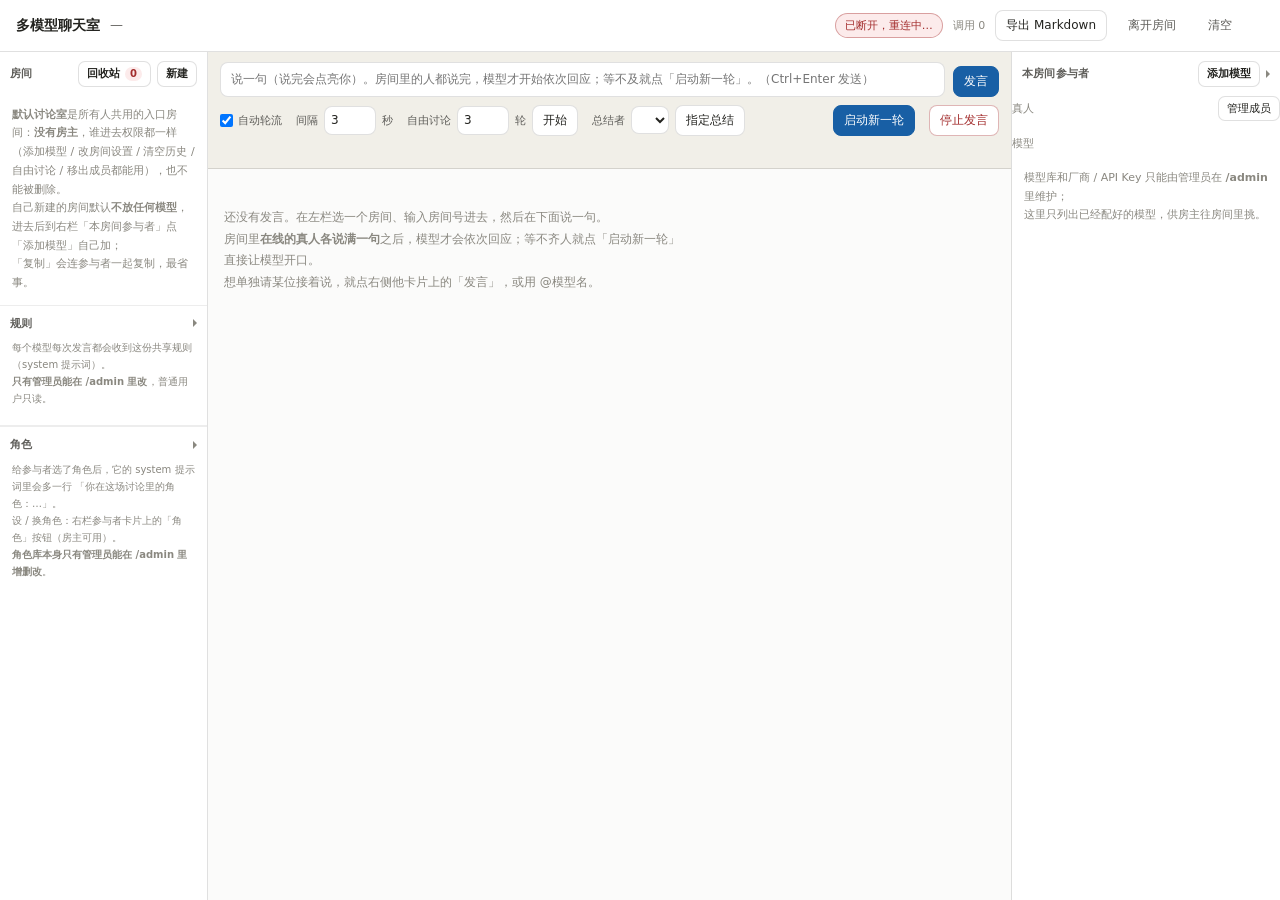
==== static/index.html @ bba7de66 "初始提交：多模型聊天室（截至 2026-10-15 第七批） 多模型讨论网页工具：FastAPI + 原生前端（零构建），多个不同厂商的文本模型在同一 公共消息池里轮流发言、互相质疑，真人是主持人；支" ====
<!DOCTYPE html>
<html lang="zh-CN">
<head>
<meta charset="utf-8">
<meta name="viewport" content="width=device-width, initial-scale=1">
<title>多模型聊天室</title>
<link rel="stylesheet" href="/static/style.css">
</head>
<body>

<div id="joinGate" class="gate" hidden>
  <div class="gate-card">
    <h3>进入聊天室</h3>
    <p class="gate-note"><b>昵称就是你的账号，不需要密码</b>。
      同一个昵称，换任何浏览器 / 设备进来都是同一个人 —— 你的成员身份和发言历史跟着昵称走。</p>
    <div class="field">
      <label>你的昵称</label>
      <input id="gateNick" maxlength="24" placeholder="例如 老王">
    </div>
    <div id="gateError" class="probe"></div>
    <div class="dlg-foot">
      <button type="button" id="btnGateBrowse" class="ghost">先看看</button>
      <span class="spacer"></span>
      <button type="button" id="btnGateOk" class="primary">进入</button>
    </div>
  </div>
</div>

<header class="topbar">
  <div class="brand">多模型聊天室</div>
  <div class="room-title" id="roomTitle">—</div>
  <div class="room-code" id="roomCode" hidden></div>
  <div class="spacer"></div>
  <div class="status idle" id="statusPill">连接中…</div>
  <div class="counter" id="callCounter" title="全局调用次数（成本护栏按全局计数，不按房间）">调用 0</div>
  <button id="btnExport">导出 Markdown</button>
  <button id="btnLeave" class="ghost">离开房间</button>
  <button id="btnClear" class="ghost owner-only">清空</button>
  <!-- 右上角用户区（2026-10-15 用户要求）：已登录 = 「我是 X」+ 退出；未登录 = 登录 -->
  <div class="userbox" id="userBox">
    <span class="me" id="mePill" hidden></span>
    <button id="btnUserLogin" class="mini primary" hidden title="用昵称进入（不需要密码）">登录</button>
    <button id="btnUserLogout" class="mini ghost" hidden title="退出登录并离开房间">退出</button>
  </div>
</header>

<main class="layout">

  <aside class="col col-rooms">
    <div class="col-head">
      <span>房间</span>
      <button id="btnTrash" class="mini owner-only" title="删掉的房间先到这里：可还原，也可彻底删除（进 Windows 回收站）">回收站<i class="badge" id="trashCount" hidden>0</i></button>
      <button id="btnNewRoom" class="mini">新建</button>
    </div>
    <div id="roomList" class="list"></div>
    <div class="hint">
      <b>默认讨论室</b>是所有人共用的入口房间：<b>没有房主</b>，谁进去权限都一样
      （添加模型 / 改房间设置 / 清空历史 / 自由讨论 / 移出成员都能用），也不能被删除。<br>
      自己新建的房间默认<b>不放任何模型</b>，进去后到右栏「本房间参与者」点「添加模型」自己加；<br>
      「复制」会连参与者一起复制，最省事。
    </div>

    <section class="rblock" data-key="rules">
      <div class="col-head rblock-head" title="点击折叠 / 展开">
        <span>规则</span>
        <i class="rblock-arrow"></i>
      </div>
      <div class="rblock-body">
        <div class="info-note">每个模型每次发言都会收到这份共享规则（system 提示词）。<br>
          <b>只有管理员能在 /admin 里改</b>，普通用户只读。</div>
        <div id="rulesBox" class="info-body"></div>
      </div>
    </section>

    <section class="rblock" data-key="roles">
      <div class="col-head rblock-head" title="点击折叠 / 展开">
        <span>角色</span>
        <i class="rblock-arrow"></i>
      </div>
      <div class="rblock-body">
        <div class="info-note">给参与者选了角色后，它的 system 提示词里会多一行
          「你在这场讨论里的角色：…」。<br>
          设 / 换角色：右栏参与者卡片上的「角色」按钮（房主可用）。<br>
          <b>角色库本身只有管理员能在 /admin 里增删改</b>。</div>
        <div id="rolesBox" class="info-body"></div>
      </div>
    </section>
  </aside>

  <section class="col col-center">
    <div class="hostbar">
      <div class="host-input-row">
        <textarea id="hostInput" rows="1"
          placeholder="说一句（说完会点亮你）。房间里的人都说完，模型才开始依次回应；等不及就点「启动新一轮」。（Ctrl+Enter 发送）"></textarea>
        <button id="btnSend" class="primary">发言</button>
      </div>
      <div class="host-actions">
        <span class="group" title="开启后模型会依次各发言一次；关闭后只能点某位参与者的「发言」单独请他开口。">
          <label class="chk"><input id="autoSpeak" type="checkbox" checked>自动轮流</label>
        </span>
        <span class="group owner-only" title="轮内间隔：上一位说完到下一位开口之间等待的秒数（最少 3 秒，最多 60 秒）。等待期间可以直接点「停止」打断，或点名让别人接着说。">
          <label>间隔</label>
          <input id="gapInput" type="number" min="3" max="60" step="1" value="3">
          <label>秒</label>
        </span>
        <span class="group owner-only">
          <label>自由讨论</label>
          <input id="roundsInput" type="number" min="1" max="20" value="3">
          <label>轮</label>
          <button id="btnFree">开始</button>
        </span>
        <span class="group">
          <label>总结者</label>
          <select id="summarizerSelect"></select>
          <button id="btnSummarize">指定总结</button>
        </span>
        <span class="spacer"></span>
        <button id="btnStartRound" class="primary">启动新一轮</button>
        <button id="btnStop" class="danger">停止发言</button>
      </div>
      <div class="runinfo" id="runInfo"></div>
    </div>
    <div id="messages" class="messages">
      <div class="empty">还没有发言。在下面输入一个问题直接发（发送后参与者会依次各发言一次）；<br>
        想单独请某位接着说，就点右侧他卡片上的「发言」，或用 @模型名。</div>
    </div>
  </section>

  <aside class="col col-right">
    <section class="rblock" data-key="participants">
      <div class="col-head rblock-head" title="点击折叠 / 展开">
        <span>本房间参与者</span>
        <button id="btnAddParticipant" class="mini owner-only">添加模型</button>
        <i class="rblock-arrow"></i>
      </div>
      <div class="rblock-body">
        <div class="sub-head">真人<span class="tip" id="roundHint"></span>
          <span class="spacer"></span>
          <button id="btnMembers" class="mini owner-only" title="房主专用：查看 / 移出房间里的真人成员">管理成员</button>
        </div>
        <div id="peopleList" class="list"></div>
        <div class="sub-head">模型</div>
        <div id="participantList" class="list"></div>
      </div>
    </section>

    <div class="hint">
      模型库和厂商 / API Key 只能由管理员在 <b>/admin</b> 里维护；<br>
      这里只列出已经配好的模型，供房主往房间里挑。
    </div>
  </aside>

</main>

<div class="toast-wrap" id="toastWrap"></div>

<dialog id="dlgRole">
  <form method="dialog" class="dlg">
    <h3 id="dlgRoleTitle">角色</h3>
    <div class="field">
      <label>这位在本房间里的角色 <span class="tip">（角色只在这里设；不选就是无角色）</span></label>
      <select id="roleSelect"></select>
    </div>
    <div id="rolePreview" class="probe"></div>
    <div class="dlg-foot">
      <button type="button" id="btnRoleClear" class="mini">清除角色</button>
      <span class="spacer"></span>
      <button type="button" id="btnRoleCancel" class="ghost">取消</button>
      <button type="button" id="btnRoleSave" class="primary">确定</button>
    </div>
  </form>
</dialog>

<dialog id="dlgParticipant">
  <form method="dialog" class="dlg">
    <h3>把模型加入本房间</h3>
    <div id="pickModelList" class="list pick"></div>
    <div class="dlg-foot">
      <span class="spacer"></span>
      <button type="button" id="btnPickCancel" class="ghost">取消</button>
      <button type="button" id="btnPickAdd" class="primary">加入</button>
    </div>
  </form>
</dialog>

<dialog id="dlgRoom">
  <form method="dialog" class="dlg">
    <h3 id="dlgRoomTitle">新建房间</h3>
    <div class="field">
      <label>房间名</label>
      <input id="rName" placeholder="例如 技术方案评审">
    </div>
    <div class="field">
      <label class="check"><input id="rOpen" type="checkbox"> 公开房间（不要房间号，谁都能进）</label>
      <span class="tip" id="rOpenNote">不勾＝私有房间：别人要输入 6 位房间号才能进来。</span>
    </div>
    <div class="dlg-note" id="rNewNote">新房间默认<b>不含任何模型参与者</b>，建好后请在右侧「本房间参与者」点「添加模型」自己挑。</div>
    <div class="dlg-foot">
      <span class="spacer"></span>
      <button type="button" id="btnRoomCancel" class="ghost">取消</button>
      <button type="button" id="btnRoomSave" class="primary">确定</button>
    </div>
  </form>
</dialog>

<dialog id="dlgTrash">
  <form method="dialog" class="dlg">
    <h3>房间回收站</h3>
    <div class="dlg-note">
      删除的房间先放在这里，<b>配置和历史消息都还在</b>。<br>
      「还原」＝原样搬回来；「彻底删除」＝交给 Windows 回收站，之后仍能在系统回收站里找回。
    </div>
    <div id="trashList" class="list pick"></div>
    <div class="dlg-foot">
      <button type="button" id="btnEmptyTrash" class="mini danger">全部彻底删除</button>
      <span class="spacer"></span>
      <button type="button" id="btnTrashClose" class="ghost">关闭</button>
    </div>
  </form>
</dialog>

<dialog id="dlgJoin">
  <form method="dialog" class="dlg">
    <h3 id="dlgJoinTitle">加入房间</h3>
    <div class="dlg-note" id="joinNote">输入房主给你的 6 位房间号。</div>
    <div class="field">
      <label>房间号</label>
      <input id="joinCode" inputmode="numeric" maxlength="6" autocomplete="off" placeholder="6 位数字">
    </div>
    <div id="joinError" class="probe"></div>
    <div class="dlg-foot">
      <span class="spacer"></span>
      <button type="button" id="btnJoinCancel" class="ghost">取消</button>
      <button type="button" id="btnJoinOk" class="primary">加入</button>
    </div>
  </form>
</dialog>

<dialog id="dlgMembers">
  <form method="dialog" class="dlg">
    <h3>房间成员</h3>
    <div class="dlg-note">房主能看到这个面板（<b>默认讨论室没有房主，所有人</b>都能看到）。<br>
      移出成员后，他会立刻离开房间 —— 但他如果知道房间号，仍然可以再加进来（这是「请出去」，不是拉黑）。<br>
      「移出」只是请出房间；要<b>全局删掉一个人（并禁止他再用这个昵称进来）</b>，去 <b>/admin</b> 的「用户库」。</div>
    <div id="memberAdminList" class="list pick"></div>
    <div class="dlg-foot">
      <span class="spacer"></span>
      <button type="button" id="btnMembersClose" class="ghost">关闭</button>
    </div>
  </form>
</dialog>

<script src="/static/app.js"></script>
</body>
</html>
---- static/style.css ----
:root {
  --bg: #f6f6f4;
  --panel: #ffffff;
  --panel-2: #f1efe8;
  --line: rgba(0, 0, 0, .12);
  --line-soft: rgba(0, 0, 0, .07);
  --text: #23231f;
  --text-2: #5f5e5a;
  --text-3: #8a8880;
  --accent: #185fa5;
  --accent-bg: #e6f1fb;
  --danger: #a32d2d;
  --danger-bg: #fcebeb;
  --ok: #0f6e56;
  --radius: 10px;
}

* { box-sizing: border-box; }

html, body {
  height: 100%;
  margin: 0;
}

body {
  font: 13px/1.6 -apple-system, "Segoe UI", "Microsoft YaHei", system-ui, sans-serif;
  color: var(--text);
  background: var(--bg);
  display: flex;
  flex-direction: column;
  overflow: hidden;
}

button {
  font: inherit;
  font-size: 12px;
  padding: 5px 10px;
  border: .5px solid var(--line);
  border-radius: 8px;
  background: #fff;
  color: var(--text);
  cursor: pointer;
  white-space: nowrap;
}
button:hover { background: #f3f3f0; border-color: rgba(0, 0, 0, .22); }
button.primary { background: var(--accent); border-color: var(--accent); color: #fff; }
button.primary:hover { background: #134e88; }
button.danger { color: var(--danger); border-color: rgba(163, 45, 45, .35); }
button.danger:hover { background: var(--danger-bg); }
button.ghost { border-color: transparent; background: transparent; color: var(--text-2); }
button.mini { font-size: 11px; padding: 3px 8px; border-radius: 7px; }
button:disabled { opacity: .45; cursor: not-allowed; }

input, select, textarea {
  font: inherit;
  font-size: 12px;
  padding: 5px 8px;
  border: .5px solid var(--line);
  border-radius: 8px;
  background: #fff;
  color: var(--text);
  outline: none;
  min-width: 0;
}
input:focus, select:focus, textarea:focus { border-color: var(--accent); }
textarea { resize: none; line-height: 1.55; }

.spacer { flex: 1; }

/* ---------------- topbar ---------------- */

.topbar {
  display: flex;
  align-items: center;
  gap: 10px;
  padding: 10px 16px;
  background: var(--panel);
  border-bottom: .5px solid var(--line);
  flex: none;
}
.brand { font-size: 14px; font-weight: 600; }
.room-title { font-size: 13px; color: var(--text-2); }
.status {
  font-size: 11px;
  padding: 3px 9px;
  border-radius: 999px;
  border: .5px solid var(--line);
  color: var(--text-2);
}
.status.running { background: var(--accent-bg); border-color: rgba(24, 95, 165, .4); color: var(--accent); }
.status.idle { background: #f1efe8; }
.status.down { background: var(--danger-bg); border-color: rgba(163, 45, 45, .4); color: var(--danger); }
.counter { font-size: 11px; color: var(--text-3); }

/* ---------------- layout ---------------- */

.layout {
  flex: 1;
  display: grid;
  grid-template-columns: 208px minmax(0, 1fr) 268px;
  min-height: 0;
}
.col { display: flex; flex-direction: column; min-height: 0; min-width: 0; background: var(--panel); }
.col-rooms { border-right: .5px solid var(--line); }
.col-center { border-right: .5px solid var(--line); background: #fbfbfa; }
.col-right { overflow-y: auto; }

.col-head {
  display: flex;
  align-items: center;
  gap: 6px;
  padding: 9px 10px 7px;
  font-size: 11px;
  font-weight: 600;
  color: var(--text-2);
  letter-spacing: .02em;
  flex: none;
}
.col-head > span:first-child { flex: 1; }

.list { display: flex; flex-direction: column; gap: 4px; padding: 0 8px 8px; }
/* 列表一律 flex:none（禁止被 flex 压缩）。
   右栏是「固定高 + 内部滚动」的 flex 纵向容器，flex 子项默认 flex-shrink:1：
   模型卡 + 厂商卡总高超过可视区时，列表会被压扁到接近 0 高，卡片内容从压扁的
   盒子里溢出、画到后面的区块头上——就是「标题栏叠印在卡片上」的病根（10-13 实锤）。
   曾经只保护了 #participantList，模型库 / 厂商列表漏了，导致越滚越乱。
   flex:none 让每段保持自然高度，整列靠 .col-right 的滚动条滚。 */
.col-rooms .list, .col-right .list { flex: none; }

/* ---------------- 右栏可折叠区块（手风琴，各自独立） ---------------- */
/* flex:none：区块本体也禁止压缩（配合上面的列表 flex:none，整列内容超出一律走滚动） */
.rblock { display: flex; flex-direction: column; flex: none; }
/* 1px 实边框：0.5px 在 Windows 125%/150% 缩放下会取整抖动，是滚动残影诱因之一 */
.rblock + .rblock { border-top: 1px solid var(--line-soft); }
/* 不透明背景 + 显式层叠：标题栏永远画在卡片之上，且自身重绘不依赖下层内容 */
.rblock-head {
  cursor: pointer; user-select: none; -webkit-user-select: none;
  position: relative; z-index: 2;
  background: var(--panel);
}
.rblock-head:hover { background: #f2f1ee; }
.rblock-arrow {
  width: 0; height: 0; flex: none;
  border-left: 4.5px solid var(--text-3);
  border-top: 4px solid transparent;
  border-bottom: 4px solid transparent;
}
.rblock.collapsed .rblock-arrow { transform: rotate(-90deg); }
.rblock-body { display: flex; flex-direction: column; }
.rblock.collapsed .rblock-body { display: none; }

.hint { padding: 4px 12px 12px; font-size: 11px; color: var(--text-3); line-height: 1.7; }

/* ---------------- 左栏：规则 / 角色说明模块（只读展示注入给模型的提示词） ---------------- */
/* 左栏内容（房间列表 + 说明模块）可能超出可视高，整列滚动，区块本体不参与压缩 */
.col-rooms { overflow-y: auto; }
.col-rooms .rblock { flex: none; }
.col-rooms .rblock-head { border-top: 1px solid var(--line-soft); }
.info-body { display: flex; flex-direction: column; gap: 5px; padding: 0 10px 10px; }
.info-note { padding: 0 12px 8px; font-size: 10px; color: var(--text-3); line-height: 1.7; }
.info-preamble { font-size: 11px; color: var(--text-3); line-height: 1.7; }
.info-group { font-size: 10px; font-weight: 600; color: var(--text-3); letter-spacing: .04em; padding-top: 3px; }
.info-item { display: flex; gap: 6px; font-size: 11px; line-height: 1.65; color: var(--text-2); }
.info-idx {
  flex: none; width: 14px; height: 14px; margin-top: 2px; border-radius: 4px;
  background: #f1efe8; color: var(--text-3); font-size: 9px; text-align: center; line-height: 14px;
}
.info-role { font-size: 11px; line-height: 1.65; color: var(--text-2); }
.info-text { min-width: 0; word-break: break-word; }
.info-empty { font-size: 11px; color: var(--text-3); padding: 0 0 2px; }

/* ---------------- room items ---------------- */

.room {
  position: relative;
  padding: 6px 8px;
  border-radius: 8px;
  cursor: pointer;
  border: .5px solid transparent;
}
.room:hover { background: #f5f5f2; }
.room.active { background: var(--accent-bg); border-color: rgba(24, 95, 165, .25); }
.room-name { font-size: 12px; }
.room.active .room-name { color: var(--accent); font-weight: 600; }
.room-sub { font-size: 11px; color: var(--text-3); margin-top: 1px; }
.room-acts { display: none; gap: 2px; margin-top: 5px; }
.room.active .room-acts, .room:hover .room-acts { display: flex; }

/* ---------------- 回收站 ---------------- */

.badge {
  font-style: normal;
  font-size: 10px;
  line-height: 14px;
  padding: 0 5px;
  margin-left: 5px;
  border-radius: 999px;
  background: var(--danger-bg);
  color: var(--danger);
  display: inline-block;
}
.dlg-note { font-size: 11px; color: var(--text-2); line-height: 1.75; }
.dlg-note b { color: var(--text); }
.trash-item {
  padding: 8px 10px;
  border: .5px solid var(--line-soft);
  border-radius: 8px;
  background: var(--panel-2, #fafaf8);
  display: flex;
  align-items: center;
  gap: 10px;
}
.trash-item + .trash-item { margin-top: 6px; }
.trash-main { flex: 1; min-width: 0; }
.trash-name { font-size: 12px; }
.trash-sub { font-size: 11px; color: var(--text-3); margin-top: 2px; }
.trash-acts { display: flex; gap: 4px; flex: none; }
.trash-empty { font-size: 11px; color: var(--text-3); padding: 12px 4px; text-align: center; }

/* ---------------- host bar ---------------- */

.col-center { overflow: hidden; }
.hostbar {
  flex: none;
  padding: 10px 12px;
  background: var(--panel-2);
  border-bottom: .5px solid var(--line);
  display: flex;
  flex-direction: column;
  gap: 8px;
}
.host-input-row { display: flex; gap: 8px; align-items: flex-end; }
.host-input-row textarea { flex: 1; max-height: 120px; padding: 7px 10px; }
.host-actions { display: flex; align-items: center; gap: 14px; flex-wrap: wrap; }
.host-actions .group { display: flex; align-items: center; gap: 6px; }
.host-actions label { font-size: 11px; color: var(--text-2); }
.host-actions input[type=number] { width: 52px; padding: 4px 6px; }
.host-actions select { max-width: 160px; }
.host-actions label.chk { display: flex; align-items: center; gap: 5px; cursor: pointer; user-select: none; }
.host-actions label.chk input { margin: 0; cursor: pointer; }
.host-actions .group.on label.chk { color: var(--accent); }
.runinfo { font-size: 11px; color: var(--text-2); min-height: 14px; }
.runinfo b { color: var(--accent); font-weight: 600; }
.runinfo .waiting { color: var(--accent); font-weight: 600; }

/* ---------------- messages ---------------- */

.messages {
  flex: 1;
  overflow-y: auto;
  padding: 14px 16px 28px;
  display: flex;
  flex-direction: column;
  gap: 16px;
}
.empty { color: var(--text-3); font-size: 12px; padding: 24px 0; max-width: 460px; line-height: 1.8; }

.msg { display: flex; flex-direction: column; gap: 4px; max-width: 100%; }
.msg-head { display: flex; align-items: center; gap: 7px; flex-wrap: wrap; }
.msg-who { font-size: 12px; font-weight: 600; }
.msg-meta { font-size: 11px; color: var(--text-3); }
.chip {
  font-size: 10px;
  padding: 1px 6px;
  border-radius: 999px;
  border: .5px solid var(--line);
  color: var(--text-2);
  background: #fff;
}
/* 发言类型的四条配色规则已随标签机制一并删除（2026-10-13）。
   剩下的 .chip 基类仍被「新增模型 → 拉取列表」的候选模型按钮复用。 */
.msg-body { font-size: 13px; white-space: pre-wrap; word-break: break-word; }
.msg.host .msg-body { color: var(--text); }
.msg.host { border-left: 2px solid var(--line); padding-left: 10px; }
.msg.error .msg-body { color: var(--danger); }
.msg-acts { display: flex; gap: 6px; opacity: 0; }
.msg:hover .msg-acts { opacity: 1; }
.reason {
  font-size: 11px;
  color: var(--text-3);
  background: #f1efe8;
  border-radius: 8px;
  padding: 6px 9px;
  white-space: pre-wrap;
  max-height: 96px;
  overflow-y: auto;
}
.reason summary { cursor: pointer; color: var(--text-2); }
.caret {
  display: inline-block;
  width: 6px;
  height: 13px;
  background: var(--accent);
  vertical-align: -2px;
  animation: blink 1s steps(2) infinite;
}
@keyframes blink { 50% { opacity: 0; } }
.quote {
  border-left: 2px solid rgba(24, 95, 165, .3);
  padding: 3px 0 3px 8px;
  font-size: 11px;
  color: var(--text-2);
  background: rgba(24, 95, 165, .04);
}

/* ---------------- right column cards ---------------- */

.card {
  padding: 7px 8px;
  border: 1px solid var(--line-soft);
  border-radius: 9px;
  background: #fff;
  position: relative; z-index: 1;
}
.card.off { opacity: .5; }
.card-top { display: flex; align-items: center; gap: 6px; }
.card-name { font-size: 12px; font-weight: 600; flex: 1; min-width: 0; overflow: hidden; text-overflow: ellipsis; white-space: nowrap; }
.card-sub { font-size: 11px; color: var(--text-3); margin-top: 2px; min-width: 0; }
/* 单行省略：模型库 / 厂商卡片用。副标题（模型 ID · 厂商）长短差一倍，
   不截断会把卡片撑成 1~3 行高，按钮行高低不齐；截断后全文留在 title 里，悬停可看。 */
.card-sub.one {
  white-space: nowrap;
  overflow: hidden;
  text-overflow: ellipsis;
}
/* 两行截断：参与者卡片角色用。min-height 保证一行角色也占两行高，所有参与者卡片等高。 */
.card-sub.two {
  display: -webkit-box;
  -webkit-line-clamp: 2;
  -webkit-box-orient: vertical;
  overflow: hidden;
  line-height: 1.45;
  min-height: 2.9em;
}
.card-acts { display: flex; gap: 4px; margin-top: 5px; flex-wrap: wrap; }
.dot { width: 7px; height: 7px; border-radius: 999px; background: #c9c7c0; flex: none; }
.dot.on { background: #1d9e75; }
/* 「未核实」角标放在标题行：副标题怎么截断它都在，不会像以前那样被挤掉 */
.tag-warn {
  flex: none;
  font-size: 10px;
  line-height: 15px;
  padding: 0 6px;
  border-radius: 999px;
  color: #854f0b;
  background: #faeeda;
  white-space: nowrap;
}

/* ---------------- dialog ---------------- */

dialog {
  border: .5px solid var(--line);
  border-radius: 12px;
  padding: 0;
  background: #fff;
  color: var(--text);
  max-width: 520px;
  width: calc(100% - 40px);
}
dialog::backdrop { background: rgba(0, 0, 0, .28); }
.dlg { padding: 16px 18px; display: flex; flex-direction: column; gap: 11px; }
.dlg h3 { margin: 0; font-size: 14px; font-weight: 600; }
.field { display: flex; flex-direction: column; gap: 4px; }
.field > label { font-size: 11px; color: var(--text-2); }
.field .tip { color: var(--text-3); }
.field.row2 { flex-direction: row; gap: 12px; }
.field.row2 > span { flex: 1; display: flex; flex-direction: column; gap: 4px; }
.field.row2 label { font-size: 11px; color: var(--text-2); }
.row { display: flex; gap: 8px; align-items: center; }
.row > input { flex: 1; }
.check { display: flex; align-items: center; gap: 6px; font-size: 12px; }
.dlg-foot { display: flex; align-items: center; gap: 8px; margin-top: 4px; }
.probe { font-size: 11px; white-space: pre-wrap; }
.probe.ok { color: var(--ok); }
.probe.bad { color: var(--danger); }
.chips { display: flex; flex-wrap: wrap; gap: 4px; }
.chips .chip { cursor: pointer; }
.list.pick { max-height: 300px; overflow-y: auto; padding: 0; }

/* ---------------- toast ---------------- */

.toast-wrap {
  position: fixed;
  right: 18px;
  bottom: 18px;
  display: flex;
  flex-direction: column;
  gap: 8px;
  z-index: 50;
}
.toast {
  background: #26261f;
  color: #fff;
  font-size: 12px;
  padding: 8px 12px;
  border-radius: 9px;
  max-width: 380px;
  line-height: 1.6;
}
.toast.bad { background: var(--danger); }

/* ---------------- 多人讨论（2026-10-13） ---------------- */

/* 登录门槛：没填昵称之前遮住整个界面，避免未署名就发言 */
.gate {
  position: fixed;
  inset: 0;
  background: rgba(35, 35, 31, .55);
  display: flex;
  align-items: center;
  justify-content: center;
  z-index: 200;
}
.gate[hidden] { display: none; }
.gate-card {
  background: var(--panel);
  border-radius: 14px;
  padding: 22px 24px;
  width: min(380px, 90vw);
  box-shadow: 0 12px 40px rgba(0, 0, 0, .3);
}
.gate-card h3 { margin: 0 0 8px; font-size: 15px; font-weight: 500; }
.gate-note { margin: 0 0 14px; font-size: 12px; color: var(--text-2); line-height: 1.7; }

/* 顶栏：我是谁 / 房间号 */
.me {
  font-size: 12px;
  color: var(--text-2);
  background: var(--panel-2);
  border-radius: 20px;
  padding: 3px 10px;
  white-space: nowrap;
}
.me[hidden] { display: none; }
.me b { font-weight: 500; color: var(--text); }
.room-code {
  font-size: 12px;
  font-family: ui-monospace, Consolas, monospace;
  background: var(--accent-bg);
  color: var(--accent);
  border-radius: 6px;
  padding: 2px 8px;
  letter-spacing: .06em;
}
.room-code[hidden] { display: none; }

/* 右栏小标题（真人 / 模型） */
.sub-head {
  font-size: 11px;
  color: var(--text-3);
  margin: 2px 0 4px;
  display: flex;
  align-items: center;
  gap: 6px;
}
.sub-head .tip { font-size: 11px; color: var(--text-3); }

/* 真人成员卡片 */
.person {
  display: flex;
  align-items: center;
  gap: 8px;
  padding: 6px 9px;
  border: .5px solid var(--line-soft);
  border-radius: 9px;
  background: var(--panel);
  margin-bottom: 5px;
}
.person.me { border-color: rgba(24, 95, 165, .45); background: var(--accent-bg); }
.person .pname { flex: 1; min-width: 0; overflow: hidden; text-overflow: ellipsis; white-space: nowrap; }
.person.off .pname { color: var(--text-3); }
.person .pdot {
  width: 7px; height: 7px; border-radius: 50%;
  background: rgba(0, 0, 0, .18); flex: 0 0 auto;
}
.person .pdot.on { background: var(--ok); }
.person .tick {
  font-size: 11px; color: var(--text-3); flex: 0 0 auto;
}
.person .tick.done { color: var(--ok); font-weight: 500; }
.badge-owner {
  font-size: 10px;
  background: #faeeda;
  color: #854f0b;
  border-radius: 4px;
  padding: 1px 5px;
  flex: 0 0 auto;
}
.badge-owner[hidden] { display: none; }

/* 轮次进度 */
.rprog {
  font-size: 12px;
  color: var(--text-2);
}
.rprog b { font-weight: 500; color: var(--accent); }

/* 按权限隐藏（房主专属按钮 / 区块） */
.owner-only[hidden] { display: none !important; }

/* 房间卡片上的成员行 */
.room-sub .online { color: var(--ok); }

/* 顶栏「离开房间」：没进房间时禁用（不是隐藏，免得布局跳一下） */
#btnLeave:disabled { opacity: .45; cursor: not-allowed; }

/* 真人发言：自己的那条左边线用主色，一眼看出「这句是我说的」；
   房主徽标跟在昵称后面（同名两人时靠它区分）。 */
.msg.host.me { border-left: 2px solid rgba(24, 95, 165, .5); }
.msg-head .badge-owner { margin-left: 2px; }

/* ---------------- /admin：左侧分区导航 + 右侧单块面板（2026-10-15） ----------------
   用户要求：「admin后台重新设计下排版，规则库 / 角色库 / 模型库 / 厂家·API key 库 /
   用户库（昵称账号）/ 管理口令」，并把默认打开的分区定成「模型库」。
   以前是六块手风琴全堆在一页里，长起来要一路滚，看不出「哪块归谁管」。 */

.adminwrap {
  flex: 1;
  display: grid;
  grid-template-columns: 196px minmax(0, 1fr);
  min-height: 0;
}
.admin-nav {
  display: flex;
  flex-direction: column;
  gap: 2px;
  padding: 10px 8px;
  background: var(--panel);
  border-right: .5px solid var(--line);
  overflow-y: auto;
}
.nav-title {
  font-size: 10px;
  font-weight: 600;
  color: var(--text-3);
  letter-spacing: .06em;
  padding: 2px 10px 6px;
}
.navitem {
  display: flex;
  flex-direction: column;
  align-items: flex-start;
  gap: 1px;
  text-align: left;
  white-space: normal;
  font-size: 12px;
  padding: 7px 10px;
  border: .5px solid transparent;
  border-radius: 8px;
  background: transparent;
  color: var(--text-2);
}
.navitem:hover { background: #f2f1ee; border-color: transparent; }
.navitem.active { background: var(--accent-bg); color: var(--accent); font-weight: 600; }
.navitem .nav-sub { font-size: 10px; font-style: normal; color: var(--text-3); font-weight: 400; }
.navitem.active .nav-sub { color: rgba(24, 95, 165, .75); }
.nav-foot {
  margin-top: auto;
  padding: 10px;
  font-size: 10px;
  color: var(--text-3);
  line-height: 1.7;
}

.admin-body {
  overflow-y: auto;
  min-width: 0;
  background: #fbfbfa;
}
.apanel { display: none; padding: 16px 18px 32px; max-width: 900px; }
.apanel.active { display: block; }
.panel-head {
  display: flex;
  align-items: center;
  gap: 8px;
  margin-bottom: 6px;
}
.panel-head h3 { margin: 0; font-size: 14px; font-weight: 600; flex: none; }
.panel-head .spacer { flex: 1; }
.panel-note {
  font-size: 11px;
  color: var(--text-3);
  line-height: 1.8;
  padding-bottom: 10px;
}
.panel-note b { color: var(--text-2); }
.panel-acts { margin-top: 10px; }
.apanel .list { padding: 0; }
/* 卡片按自适应网格排：宽屏一行两张，窄屏自动变一列 */
.list.grid2 {
  display: grid;
  grid-template-columns: repeat(auto-fill, minmax(248px, 1fr));
  gap: 8px;
}
.apanel textarea.wide {
  width: 100%;
  font: inherit;
  line-height: 1.65;
}
.pwform { display: flex; flex-wrap: wrap; gap: 12px; max-width: 620px; }
.pwform .field { flex: 1; min-width: 170px; }

/* ---------------- 顶栏右上角用户区（2026-10-15）----------------
   已登录：「我是 X」+「退出」；未登录：「登录」。用一个竖分隔线跟左边那排
   房间操作按钮分开，视觉上归为「账号」而不是「房间」。 */
.userbox {
  display: flex;
  align-items: center;
  gap: 6px;
  padding-left: 10px;
  border-left: .5px solid var(--line);
  flex: none;
}
.userbox .me { background: transparent; padding: 0; }
.userbox .me[hidden] { display: none; }
.userbox button[hidden] { display: none; }
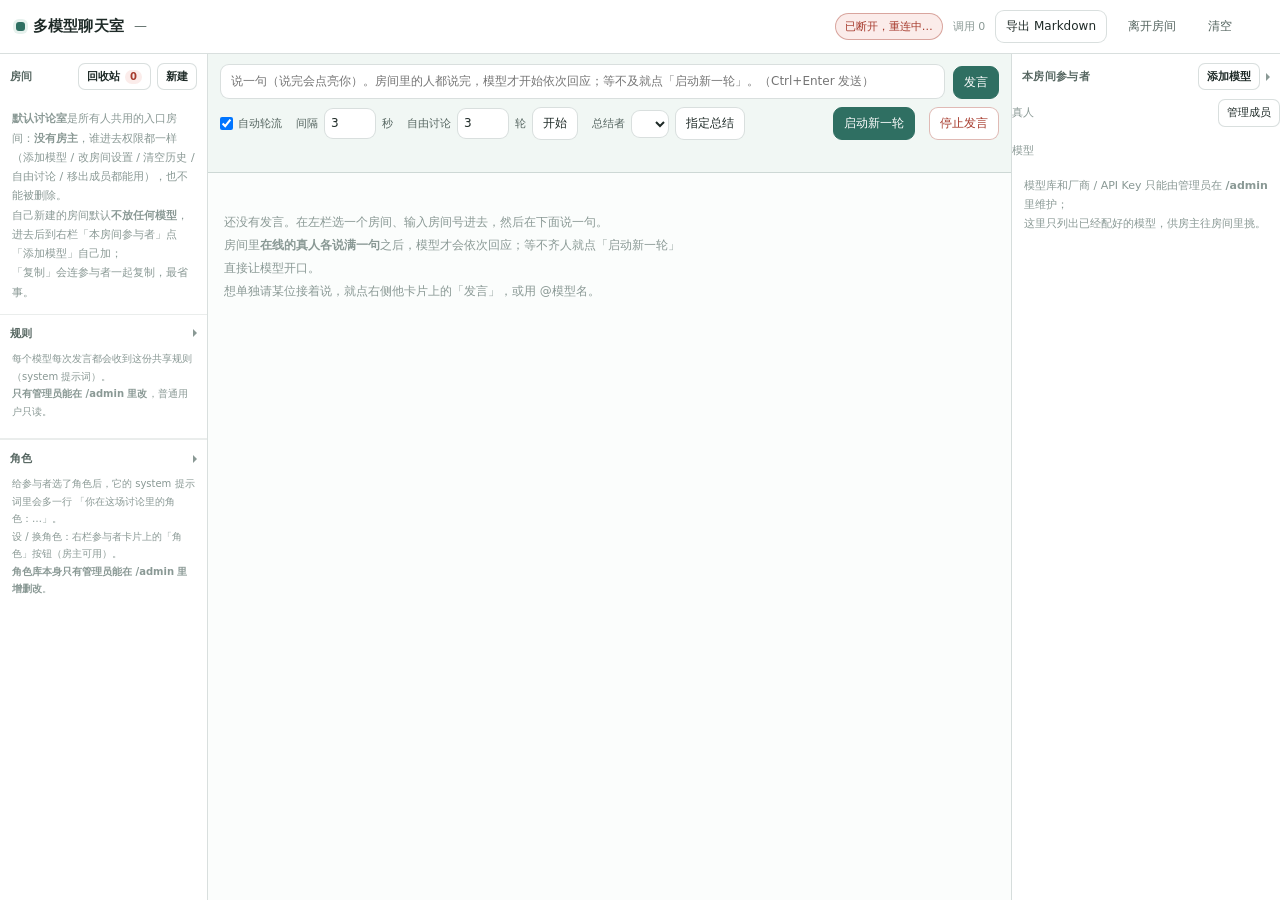
==== commit 90c3fabd: "第 8～16 批：跳过失败、公开房间/无主房、回收站隔离、思考档位与「按模型判」的关思考 一次补齐第 8 批以来一直没提交的改动（上次提交停在第七批 e2cfecf）。  主要改动： - 单模型调用失" ====
--- a/static/index.html
+++ b/static/index.html
@@ -98,9 +98,9 @@
         <span class="group" title="开启后模型会依次各发言一次；关闭后只能点某位参与者的「发言」单独请他开口。">
           <label class="chk"><input id="autoSpeak" type="checkbox" checked>自动轮流</label>
         </span>
-        <span class="group owner-only" title="轮内间隔：上一位说完到下一位开口之间等待的秒数（最少 3 秒，最多 60 秒）。等待期间可以直接点「停止」打断，或点名让别人接着说。">
+        <span class="group owner-only" title="轮内间隔：上一位说完到下一位开口之间等待的秒数（最少 0.5 秒，最多 60 秒）。等待期间可以直接点「停止」打断，或点名让别人接着说。">
           <label>间隔</label>
-          <input id="gapInput" type="number" min="3" max="60" step="1" value="3">
+          <input id="gapInput" type="number" min="0.5" max="60" step="0.5" value="3">
           <label>秒</label>
         </span>
         <span class="group owner-only">
--- a/static/style.css
+++ b/static/style.css
@@ -1,18 +1,150 @@
+/* ==================================================================
+   多模型聊天室 · 视觉主题「青瓷雅致」（C 方案）  2026-10-15
+   ------------------------------------------------------------------
+   底座：浅青灰 + 青瓷绿（主色）+ 木色（真人 / 房主）。
+   附加项（用户勾选的四项，全部纯 CSS）：
+     ① 模型名彩色圆点          —— .msg-who::before / #participantList .card-top::before
+     ② 自动跟随系统深浅色      —— @media (prefers-color-scheme: dark) 覆盖 :root 变量
+     ③ 正文放大一档            —— body 13→13.5px / 行高 1.6→1.75；.msg-body 同步
+     ④ hover 轻微过渡（0.18s） —— 只过渡颜色类属性，不用 transition:all
+
+   ⚠️ 本文件只负责「外观」：颜色 / 字体 / 圆角 / 过渡 / 圆点。
+      不参与任何布局尺寸（grid 列宽、padding、gap、flex 规则）与功能逻辑。
+   ⚠️ 改本文件会让 /static/style.css?v=<hash> 自动变号（app/main.py _asset_ver
+      按文件内容算哈希），浏览器不必强刷即可拿到新样式。
+   ⚠️ tools/_test_cards.js 断言这里存在若干选择器：.gate / .person /
+      .badge-owner / .rprog / .room-code / .owner-only[hidden] / #btnLeave:disabled /
+      .adminwrap / .navitem / .apanel，以及 .apanel{display:none} 与
+      .apanel.active{display:block}。改名前先看那份测试。
+   ================================================================== */
+
 :root {
-  --bg: #f6f6f4;
-  --panel: #ffffff;
-  --panel-2: #f1efe8;
-  --line: rgba(0, 0, 0, .12);
-  --line-soft: rgba(0, 0, 0, .07);
-  --text: #23231f;
-  --text-2: #5f5e5a;
-  --text-3: #8a8880;
-  --accent: #185fa5;
-  --accent-bg: #e6f1fb;
-  --danger: #a32d2d;
-  --danger-bg: #fcebeb;
-  --ok: #0f6e56;
-  --radius: 10px;
+  color-scheme: light;
+
+  /* —— 底色 / 面板 —— */
+  --bg: #f9fcfb;                 /* 页面底色（body 实为渐变，见 --bg-grad） */
+  --bg-grad: linear-gradient(168deg, #fcfefd 0%, #f5faf8 54%, #edf6f1 100%);
+  --panel: #ffffff;              /* 顶栏 / 左右两栏 */
+  --panel-2: #f1f7f4;            /* 青瓷淡洗：控制条 / 我是谁 / 思考过程 / 索引块 */
+  --panel-3: #fbfdfc;            /* 中间消息列 / admin 内容区 */
+  --card-bg: #ffffff;
+  --btn-bg: #ffffff;
+  --input-bg: #ffffff;
+  --chip-bg: #ffffff;
+  --hover: #f1f7f4;              /* 统一 hover 底色（按钮 / 房间 / 折叠头 / 导航） */
+
+  /* —— 描边 —— */
+  --line: rgba(24, 60, 52, .16);
+  --line-soft: rgba(24, 60, 52, .09);
+  --line-strong: rgba(24, 60, 52, .28);
+
+  /* —— 文字 —— */
+  --text: #1e2a27;
+  --text-2: #566661;
+  --text-3: #8a9995;
+
+  /* —— 主色：青瓷绿 —— */
+  --accent: #2f6f62;
+  --accent-bg: #e6f1ed;
+  --accent-dim: rgba(47, 111, 98, .72);
+  --accent-line: rgba(47, 111, 98, .42);
+  --accent-line-soft: rgba(47, 111, 98, .24);
+  --accent-line-strong: rgba(47, 111, 98, .58);
+  --focus-ring: rgba(47, 111, 98, .16);
+
+  /* —— 语义色 —— */
+  --danger: #a63a2c;
+  --danger-bg: #fbecea;
+  --ok: #2c7a5e;
+  --warn-fg: #8a5a12;            /* 「未核实」/「房主」角标 */
+  --warn-bg: #f8eeda;
+  --wood: #a9762f;               /* 真人 / 房主：木色 */
+  --wood-bg: #f7f0e4;
+  --wood-line: rgba(169, 118, 47, .42);
+
+  /* —— 状态点 —— */
+  --dot-off: #c3cdc9;
+  /* 模型名彩色圆点：5 色轮转（青瓷 / 琥珀 / 黛蓝 / 紫檀 / 松绿） */
+  --dot-1: #2f6f62;
+  --dot-2: #b3802f;
+  --dot-3: #3d6ea8;
+  --dot-4: #8b5f8f;
+  --dot-5: #40868c;
+
+  /* —— 浮层 —— */
+  --toast-bg: #1f2b27;
+  --toast-fg: #f3f9f6;
+  --veil: rgba(22, 42, 37, .5);      /* 填昵称门槛的遮罩 */
+  --backdrop: rgba(22, 42, 37, .3);  /* dialog::backdrop */
+  --shadow: 0 14px 44px rgba(20, 45, 39, .2);
+  --quote-bg: rgba(47, 111, 98, .05);
+  --quote-line: rgba(47, 111, 98, .28);
+  --scroll: rgba(24, 60, 52, .22);
+
+  --radius: 14px;                /* 面板类圆角基准（各控件按自身尺寸取值） */
+}
+
+/* ------------------------------------------------------------------
+   附加项②：自动跟随系统深浅色。
+   只覆盖变量，不重复写规则 —— 其余样式全部通过 var() 自动换色。
+   所以新增样式时**必须用变量**，别再写死 #fff / #f5f5f2 这类颜色。
+   ------------------------------------------------------------------ */
+@media (prefers-color-scheme: dark) {
+  :root {
+    color-scheme: dark;
+
+    --bg: #0f1614;
+    --bg-grad: linear-gradient(168deg, #141d1a 0%, #101816 54%, #0b1211 100%);
+    --panel: #161f1c;
+    --panel-2: #1b2824;
+    --panel-3: #131c19;
+    --card-bg: #18221f;
+    --btn-bg: #1c2724;
+    --input-bg: #141d1a;
+    --chip-bg: #1c2724;
+    --hover: #1e2b27;
+
+    --line: rgba(206, 234, 224, .17);
+    --line-soft: rgba(206, 234, 224, .09);
+    --line-strong: rgba(206, 234, 224, .3);
+
+    --text: #e6efec;
+    --text-2: #a9bab4;
+    --text-3: #7c8d88;
+
+    --accent: #6fbfa8;
+    --accent-bg: #1d3330;
+    --accent-dim: rgba(111, 191, 168, .78);
+    --accent-line: rgba(111, 191, 168, .44);
+    --accent-line-soft: rgba(111, 191, 168, .26);
+    --accent-line-strong: rgba(111, 191, 168, .62);
+    --focus-ring: rgba(111, 191, 168, .22);
+
+    --danger: #e08b7a;
+    --danger-bg: #33201c;
+    --ok: #5fc39a;
+    --warn-fg: #e0b878;
+    --warn-bg: #332a18;
+    --wood: #d8a763;
+    --wood-bg: #302617;
+    --wood-line: rgba(216, 167, 99, .42);
+
+    --dot-off: #4a5754;
+    --dot-1: #6fbfa8;
+    --dot-2: #d6a865;
+    --dot-3: #7ba7dd;
+    --dot-4: #c092c4;
+    --dot-5: #6fbabd;
+
+    --toast-bg: #273531;
+    --toast-fg: #eef6f3;
+    --veil: rgba(0, 0, 0, .62);
+    --backdrop: rgba(0, 0, 0, .55);
+    --shadow: 0 14px 44px rgba(0, 0, 0, .55);
+    --quote-bg: rgba(111, 191, 168, .08);
+    --quote-line: rgba(111, 191, 168, .3);
+    --scroll: rgba(206, 234, 224, .22);
+  }
 }
 
 * { box-sizing: border-box; }
@@ -23,31 +155,50 @@
 }
 
 body {
-  font: 13px/1.6 -apple-system, "Segoe UI", "Microsoft YaHei", system-ui, sans-serif;
+  /* 附加项③：正文由 13px/1.6 放大一档到 13.5px/1.75 */
+  font: 13.5px/1.75 -apple-system, "Segoe UI", "Microsoft YaHei UI", "Microsoft YaHei",
+        "PingFang SC", "Noto Sans SC", system-ui, sans-serif;
   color: var(--text);
   background: var(--bg);
+  background-image: var(--bg-grad);
   display: flex;
   flex-direction: column;
   overflow: hidden;
-}
+  -webkit-font-smoothing: antialiased;
+}
+
+::selection { background: var(--accent-bg); color: var(--text); }
+
+/* 细滚动条：别让系统滚动条把青瓷底色切断 */
+* { scrollbar-width: thin; scrollbar-color: var(--scroll) transparent; }
+::-webkit-scrollbar { width: 10px; height: 10px; }
+::-webkit-scrollbar-track { background: transparent; }
+::-webkit-scrollbar-thumb {
+  background: var(--scroll);
+  border-radius: 999px;
+  border: 3px solid transparent;
+  background-clip: content-box;
+}
+::-webkit-scrollbar-thumb:hover { background: var(--text-3); background-clip: content-box; }
 
 button {
   font: inherit;
   font-size: 12px;
   padding: 5px 10px;
   border: .5px solid var(--line);
-  border-radius: 8px;
-  background: #fff;
+  border-radius: 9px;
+  background: var(--btn-bg);
   color: var(--text);
   cursor: pointer;
   white-space: nowrap;
 }
-button:hover { background: #f3f3f0; border-color: rgba(0, 0, 0, .22); }
+button:hover { background: var(--hover); border-color: var(--line-strong); }
 button.primary { background: var(--accent); border-color: var(--accent); color: #fff; }
-button.primary:hover { background: #134e88; }
-button.danger { color: var(--danger); border-color: rgba(163, 45, 45, .35); }
+button.primary:hover { background: var(--accent); filter: brightness(1.1); }
+button.danger { color: var(--danger); border-color: rgba(166, 58, 44, .35); }
 button.danger:hover { background: var(--danger-bg); }
 button.ghost { border-color: transparent; background: transparent; color: var(--text-2); }
+button.ghost:hover { background: var(--hover); border-color: transparent; }
 button.mini { font-size: 11px; padding: 3px 8px; border-radius: 7px; }
 button:disabled { opacity: .45; cursor: not-allowed; }
 
@@ -56,14 +207,17 @@
   font-size: 12px;
   padding: 5px 8px;
   border: .5px solid var(--line);
-  border-radius: 8px;
-  background: #fff;
+  border-radius: 9px;
+  background: var(--input-bg);
   color: var(--text);
   outline: none;
   min-width: 0;
 }
-input:focus, select:focus, textarea:focus { border-color: var(--accent); }
-textarea { resize: none; line-height: 1.55; }
+input:focus, select:focus, textarea:focus {
+  border-color: var(--accent);
+  box-shadow: 0 0 0 3px var(--focus-ring);
+}
+textarea { resize: none; line-height: 1.6; }
 
 .spacer { flex: 1; }
 
@@ -76,10 +230,28 @@
   padding: 10px 16px;
   background: var(--panel);
   border-bottom: .5px solid var(--line);
+  box-shadow: 0 1px 0 var(--line-soft);
   flex: none;
 }
-.brand { font-size: 14px; font-weight: 600; }
-.room-title { font-size: 13px; color: var(--text-2); }
+.brand {
+  font-size: 14.5px;
+  font-weight: 600;
+  letter-spacing: .01em;
+  display: flex;
+  align-items: center;
+  gap: 8px;
+}
+/* 品牌小方标：青瓷绿方块 + 一圈淡色光环 */
+.brand::before {
+  content: '';
+  flex: none;
+  width: 9px;
+  height: 9px;
+  border-radius: 3px;
+  background: var(--accent);
+  box-shadow: 0 0 0 3px var(--accent-bg);
+}
+.room-title { font-size: 13px; font-weight: 500; color: var(--text-2); }
 .status {
   font-size: 11px;
   padding: 3px 9px;
@@ -87,9 +259,9 @@
   border: .5px solid var(--line);
   color: var(--text-2);
 }
-.status.running { background: var(--accent-bg); border-color: rgba(24, 95, 165, .4); color: var(--accent); }
-.status.idle { background: #f1efe8; }
-.status.down { background: var(--danger-bg); border-color: rgba(163, 45, 45, .4); color: var(--danger); }
+.status.running { background: var(--accent-bg); border-color: var(--accent-line); color: var(--accent); }
+.status.idle { background: var(--panel-2); }
+.status.down { background: var(--danger-bg); border-color: rgba(166, 58, 44, .4); color: var(--danger); }
 .counter { font-size: 11px; color: var(--text-3); }
 
 /* ---------------- layout ---------------- */
@@ -102,7 +274,7 @@
 }
 .col { display: flex; flex-direction: column; min-height: 0; min-width: 0; background: var(--panel); }
 .col-rooms { border-right: .5px solid var(--line); }
-.col-center { border-right: .5px solid var(--line); background: #fbfbfa; }
+.col-center { border-right: .5px solid var(--line); background: var(--panel-3); }
 .col-right { overflow-y: auto; }
 
 .col-head {
@@ -113,7 +285,7 @@
   font-size: 11px;
   font-weight: 600;
   color: var(--text-2);
-  letter-spacing: .02em;
+  letter-spacing: .03em;
   flex: none;
 }
 .col-head > span:first-child { flex: 1; }
@@ -138,7 +310,7 @@
   position: relative; z-index: 2;
   background: var(--panel);
 }
-.rblock-head:hover { background: #f2f1ee; }
+.rblock-head:hover { background: var(--hover); }
 .rblock-arrow {
   width: 0; height: 0; flex: none;
   border-left: 4.5px solid var(--text-3);
@@ -149,7 +321,7 @@
 .rblock-body { display: flex; flex-direction: column; }
 .rblock.collapsed .rblock-body { display: none; }
 
-.hint { padding: 4px 12px 12px; font-size: 11px; color: var(--text-3); line-height: 1.7; }
+.hint { padding: 4px 12px 12px; font-size: 11px; color: var(--text-3); line-height: 1.75; }
 
 /* ---------------- 左栏：规则 / 角色说明模块（只读展示注入给模型的提示词） ---------------- */
 /* 左栏内容（房间列表 + 说明模块）可能超出可视高，整列滚动，区块本体不参与压缩 */
@@ -157,15 +329,15 @@
 .col-rooms .rblock { flex: none; }
 .col-rooms .rblock-head { border-top: 1px solid var(--line-soft); }
 .info-body { display: flex; flex-direction: column; gap: 5px; padding: 0 10px 10px; }
-.info-note { padding: 0 12px 8px; font-size: 10px; color: var(--text-3); line-height: 1.7; }
-.info-preamble { font-size: 11px; color: var(--text-3); line-height: 1.7; }
+.info-note { padding: 0 12px 8px; font-size: 10px; color: var(--text-3); line-height: 1.75; }
+.info-preamble { font-size: 11px; color: var(--text-3); line-height: 1.75; }
 .info-group { font-size: 10px; font-weight: 600; color: var(--text-3); letter-spacing: .04em; padding-top: 3px; }
-.info-item { display: flex; gap: 6px; font-size: 11px; line-height: 1.65; color: var(--text-2); }
+.info-item { display: flex; gap: 6px; font-size: 11px; line-height: 1.7; color: var(--text-2); }
 .info-idx {
-  flex: none; width: 14px; height: 14px; margin-top: 2px; border-radius: 4px;
-  background: #f1efe8; color: var(--text-3); font-size: 9px; text-align: center; line-height: 14px;
-}
-.info-role { font-size: 11px; line-height: 1.65; color: var(--text-2); }
+  flex: none; width: 14px; height: 14px; margin-top: 2px; border-radius: 5px;
+  background: var(--panel-2); color: var(--text-3); font-size: 9px; text-align: center; line-height: 14px;
+}
+.info-role { font-size: 11px; line-height: 1.7; color: var(--text-2); }
 .info-text { min-width: 0; word-break: break-word; }
 .info-empty { font-size: 11px; color: var(--text-3); padding: 0 0 2px; }
 
@@ -174,12 +346,12 @@
 .room {
   position: relative;
   padding: 6px 8px;
-  border-radius: 8px;
+  border-radius: 9px;
   cursor: pointer;
   border: .5px solid transparent;
 }
-.room:hover { background: #f5f5f2; }
-.room.active { background: var(--accent-bg); border-color: rgba(24, 95, 165, .25); }
+.room:hover { background: var(--hover); }
+.room.active { background: var(--accent-bg); border-color: var(--accent-line-soft); }
 .room-name { font-size: 12px; }
 .room.active .room-name { color: var(--accent); font-weight: 600; }
 .room-sub { font-size: 11px; color: var(--text-3); margin-top: 1px; }
@@ -199,12 +371,12 @@
   color: var(--danger);
   display: inline-block;
 }
-.dlg-note { font-size: 11px; color: var(--text-2); line-height: 1.75; }
+.dlg-note { font-size: 11px; color: var(--text-2); line-height: 1.8; }
 .dlg-note b { color: var(--text); }
 .trash-item {
   padding: 8px 10px;
   border: .5px solid var(--line-soft);
-  border-radius: 8px;
+  border-radius: 9px;
   background: var(--panel-2, #fafaf8);
   display: flex;
   align-items: center;
@@ -253,11 +425,54 @@
   flex-direction: column;
   gap: 16px;
 }
-.empty { color: var(--text-3); font-size: 12px; padding: 24px 0; max-width: 460px; line-height: 1.8; }
+.empty { color: var(--text-3); font-size: 12px; padding: 24px 0; max-width: 460px; line-height: 1.9; }
 
 .msg { display: flex; flex-direction: column; gap: 4px; max-width: 100%; }
 .msg-head { display: flex; align-items: center; gap: 7px; flex-wrap: wrap; }
-.msg-who { font-size: 12px; font-weight: 600; }
+
+/* ---------------- 附加项①：模型名彩色圆点（纯 CSS，不改 app.js） ----------------
+   圆点挂在已有的 .msg-who / #participantList .card-top 上由 ::before 生成，不改 DOM。
+   颜色按「第 n 条发言 / 第 n 张卡片」5 色轮转（青瓷→琥珀→黛蓝→紫檀→松绿）。
+   注意：这是「按顺序轮转」的视觉多样性，不是「按模型身份固定配色」——
+   CSS 拿不到模型 id，为这个去改 JS 不值得（用户也要求不动功能代码）。
+   真人（主持人）发言用木色圆点，与模型区分开。 */
+.msg-who {
+  font-size: 12.5px;
+  font-weight: 600;
+  display: inline-flex;
+  align-items: center;
+  gap: 6px;
+}
+.msg-who::before {
+  content: '';
+  flex: none;
+  width: 8px;
+  height: 8px;
+  border-radius: 50%;
+  background: var(--text-3);
+}
+.msg.host .msg-who::before { background: var(--wood); }
+#messages > .msg.model:nth-child(5n+1) .msg-who::before { background: var(--dot-1); }
+#messages > .msg.model:nth-child(5n+2) .msg-who::before { background: var(--dot-2); }
+#messages > .msg.model:nth-child(5n+3) .msg-who::before { background: var(--dot-3); }
+#messages > .msg.model:nth-child(5n+4) .msg-who::before { background: var(--dot-4); }
+#messages > .msg.model:nth-child(5n)   .msg-who::before { background: var(--dot-5); }
+
+/* 右栏「本房间参与者」列表：模型名前的同款圆点（排在「启用/停用」状态点之前） */
+#participantList > .card .card-top::before {
+  content: '';
+  flex: none;
+  width: 7px;
+  height: 7px;
+  border-radius: 50%;
+  background: var(--dot-1);
+}
+#participantList > .card:nth-child(5n+1) .card-top::before { background: var(--dot-1); }
+#participantList > .card:nth-child(5n+2) .card-top::before { background: var(--dot-2); }
+#participantList > .card:nth-child(5n+3) .card-top::before { background: var(--dot-3); }
+#participantList > .card:nth-child(5n+4) .card-top::before { background: var(--dot-4); }
+#participantList > .card:nth-child(5n)   .card-top::before { background: var(--dot-5); }
+
 .msg-meta { font-size: 11px; color: var(--text-3); }
 .chip {
   font-size: 10px;
@@ -265,21 +480,21 @@
   border-radius: 999px;
   border: .5px solid var(--line);
   color: var(--text-2);
-  background: #fff;
+  background: var(--chip-bg);
 }
 /* 发言类型的四条配色规则已随标签机制一并删除（2026-10-13）。
    剩下的 .chip 基类仍被「新增模型 → 拉取列表」的候选模型按钮复用。 */
-.msg-body { font-size: 13px; white-space: pre-wrap; word-break: break-word; }
+.msg-body { font-size: 13.5px; line-height: 1.75; white-space: pre-wrap; word-break: break-word; }
 .msg.host .msg-body { color: var(--text); }
-.msg.host { border-left: 2px solid var(--line); padding-left: 10px; }
+.msg.host { border-left: 2px solid var(--wood-line); padding-left: 10px; }
 .msg.error .msg-body { color: var(--danger); }
 .msg-acts { display: flex; gap: 6px; opacity: 0; }
 .msg:hover .msg-acts { opacity: 1; }
 .reason {
   font-size: 11px;
   color: var(--text-3);
-  background: #f1efe8;
-  border-radius: 8px;
+  background: var(--panel-2);
+  border-radius: 9px;
   padding: 6px 9px;
   white-space: pre-wrap;
   max-height: 96px;
@@ -296,11 +511,11 @@
 }
 @keyframes blink { 50% { opacity: 0; } }
 .quote {
-  border-left: 2px solid rgba(24, 95, 165, .3);
+  border-left: 2px solid var(--quote-line);
   padding: 3px 0 3px 8px;
   font-size: 11px;
   color: var(--text-2);
-  background: rgba(24, 95, 165, .04);
+  background: var(--quote-bg);
 }
 
 /* ---------------- right column cards ---------------- */
@@ -308,8 +523,8 @@
 .card {
   padding: 7px 8px;
   border: 1px solid var(--line-soft);
-  border-radius: 9px;
-  background: #fff;
+  border-radius: 10px;
+  background: var(--card-bg);
   position: relative; z-index: 1;
 }
 .card.off { opacity: .5; }
@@ -329,12 +544,12 @@
   -webkit-line-clamp: 2;
   -webkit-box-orient: vertical;
   overflow: hidden;
-  line-height: 1.45;
-  min-height: 2.9em;
+  line-height: 1.5;
+  min-height: 3em;
 }
 .card-acts { display: flex; gap: 4px; margin-top: 5px; flex-wrap: wrap; }
-.dot { width: 7px; height: 7px; border-radius: 999px; background: #c9c7c0; flex: none; }
-.dot.on { background: #1d9e75; }
+.dot { width: 7px; height: 7px; border-radius: 999px; background: var(--dot-off); flex: none; }
+.dot.on { background: var(--ok); }
 /* 「未核实」角标放在标题行：副标题怎么截断它都在，不会像以前那样被挤掉 */
 .tag-warn {
   flex: none;
@@ -342,23 +557,41 @@
   line-height: 15px;
   padding: 0 6px;
   border-radius: 999px;
-  color: #854f0b;
-  background: #faeeda;
+  color: var(--warn-fg);
+  background: var(--warn-bg);
   white-space: nowrap;
 }
+/* 「可关思考」角标（2026-10-15）：和「未核实」并列在标题行，用青瓷绿区分开 */
+.tag-ok {
+  flex: none;
+  font-size: 10px;
+  line-height: 15px;
+  padding: 0 6px;
+  border-radius: 999px;
+  color: var(--ok);
+  background: var(--accent-bg);
+  white-space: nowrap;
+}
+/* 「这一个关不掉」的提示条：⚠️ 要写 .field .tip.tip-warn 才压得住 .field .tip 的颜色
+   （后者是两个类选择器，只写 .tip-warn 会因为优先级不够而不生效） */
+.field .tip.tip-warn { color: var(--warn-fg); }
 
 /* ---------------- dialog ---------------- */
 
 dialog {
   border: .5px solid var(--line);
-  border-radius: 12px;
+  border-radius: 16px;
   padding: 0;
-  background: #fff;
+  background: var(--panel);
   color: var(--text);
+  box-shadow: var(--shadow);
   max-width: 520px;
   width: calc(100% - 40px);
 }
-dialog::backdrop { background: rgba(0, 0, 0, .28); }
+dialog::backdrop { background: var(--backdrop); }
+/* 模型编辑弹窗字段最多（6 个参数 + 说明），520px 装不下 → 单独加宽（2026-10-15 第十三批，
+   用户：「内容展示不下的话，窗口可以宽一点」）。其他弹窗维持原宽不动。 */
+#dlgModel { max-width: 640px; }
 .dlg { padding: 16px 18px; display: flex; flex-direction: column; gap: 11px; }
 .dlg h3 { margin: 0; font-size: 14px; font-weight: 600; }
 .field { display: flex; flex-direction: column; gap: 4px; }
@@ -367,6 +600,57 @@
 .field.row2 { flex-direction: row; gap: 12px; }
 .field.row2 > span { flex: 1; display: flex; flex-direction: column; gap: 4px; }
 .field.row2 label { font-size: 11px; color: var(--text-2); }
+
+/* 参数说明气泡（2026-10-15 第十三批）：鼠标悬停 / 键盘聚焦到「?」时弹出说明。
+   纯 CSS（content: attr(data-tip)），不加 JS；颜色全走变量，深浅色模式都正常。
+   ⚠️ 隐藏必须用 display:none（第十三批修正）：原来用 visibility:hidden + opacity:0，
+   **隐藏的元素照样占布局**，6 个 272px 宽的气泡有几个伸出 <dialog> 右缘，
+   而 <dialog> 默认 overflow:auto → 弹窗底部凭空多出一条横向滚动条（用户截图报的）。
+   display:none 完全不参与布局，滚动条消失；淡入改用 animation（display 不能过渡）。
+   默认气泡向右展开；右半栏的参数加 .help-l 让它向左展开，避免盖出弹窗右缘。 */
+.help {
+  position: relative;
+  display: inline-flex;
+  align-items: center;
+  justify-content: center;
+  width: 14px;
+  height: 14px;
+  margin-left: 4px;
+  border: 1px solid var(--line-strong);
+  border-radius: 50%;
+  color: var(--text-2);
+  font-size: 10px;
+  line-height: 1;
+  cursor: help;
+  vertical-align: middle;
+  user-select: none;
+}
+.help::after {
+  content: attr(data-tip);
+  position: absolute;
+  left: -6px;
+  bottom: calc(100% + 8px);
+  width: 272px;
+  max-width: min(272px, calc(100vw - 80px));
+  padding: 9px 11px;
+  background: var(--panel);
+  border: 1px solid var(--line-strong);
+  border-radius: 10px;
+  color: var(--text);
+  font-size: 11px;
+  line-height: 1.75;
+  font-weight: 400;
+  text-align: left;
+  white-space: normal;
+  box-shadow: 0 6px 18px var(--line);
+  display: none;
+  z-index: 60;
+  pointer-events: none;
+}
+.help-l::after { left: auto; right: -6px; }
+.help:hover::after,
+.help:focus-visible::after { display: block; animation: help-in .15s ease-out; }
+@keyframes help-in { from { opacity: 0; } to { opacity: 1; } }
 .row { display: flex; gap: 8px; align-items: center; }
 .row > input { flex: 1; }
 .check { display: flex; align-items: center; gap: 6px; font-size: 12px; }
@@ -390,15 +674,16 @@
   z-index: 50;
 }
 .toast {
-  background: #26261f;
-  color: #fff;
+  background: var(--toast-bg);
+  color: var(--toast-fg);
   font-size: 12px;
   padding: 8px 12px;
-  border-radius: 9px;
+  border-radius: 10px;
+  box-shadow: var(--shadow);
   max-width: 380px;
-  line-height: 1.6;
-}
-.toast.bad { background: var(--danger); }
+  line-height: 1.7;
+}
+.toast.bad { background: var(--danger); color: #fff; }
 
 /* ---------------- 多人讨论（2026-10-13） ---------------- */
 
@@ -406,7 +691,8 @@
 .gate {
   position: fixed;
   inset: 0;
-  background: rgba(35, 35, 31, .55);
+  background: var(--veil);
+  backdrop-filter: blur(2px);
   display: flex;
   align-items: center;
   justify-content: center;
@@ -415,13 +701,13 @@
 .gate[hidden] { display: none; }
 .gate-card {
   background: var(--panel);
-  border-radius: 14px;
+  border-radius: 18px;
   padding: 22px 24px;
   width: min(380px, 90vw);
-  box-shadow: 0 12px 40px rgba(0, 0, 0, .3);
+  box-shadow: var(--shadow);
 }
 .gate-card h3 { margin: 0 0 8px; font-size: 15px; font-weight: 500; }
-.gate-note { margin: 0 0 14px; font-size: 12px; color: var(--text-2); line-height: 1.7; }
+.gate-note { margin: 0 0 14px; font-size: 12px; color: var(--text-2); line-height: 1.75; }
 
 /* 顶栏：我是谁 / 房间号 */
 .me {
@@ -439,7 +725,7 @@
   font-family: ui-monospace, Consolas, monospace;
   background: var(--accent-bg);
   color: var(--accent);
-  border-radius: 6px;
+  border-radius: 7px;
   padding: 2px 8px;
   letter-spacing: .06em;
 }
@@ -463,16 +749,16 @@
   gap: 8px;
   padding: 6px 9px;
   border: .5px solid var(--line-soft);
-  border-radius: 9px;
-  background: var(--panel);
+  border-radius: 10px;
+  background: var(--card-bg);
   margin-bottom: 5px;
 }
-.person.me { border-color: rgba(24, 95, 165, .45); background: var(--accent-bg); }
+.person.me { border-color: var(--accent-line); background: var(--accent-bg); }
 .person .pname { flex: 1; min-width: 0; overflow: hidden; text-overflow: ellipsis; white-space: nowrap; }
 .person.off .pname { color: var(--text-3); }
 .person .pdot {
   width: 7px; height: 7px; border-radius: 50%;
-  background: rgba(0, 0, 0, .18); flex: 0 0 auto;
+  background: var(--dot-off); flex: 0 0 auto;
 }
 .person .pdot.on { background: var(--ok); }
 .person .tick {
@@ -481,9 +767,9 @@
 .person .tick.done { color: var(--ok); font-weight: 500; }
 .badge-owner {
   font-size: 10px;
-  background: #faeeda;
-  color: #854f0b;
-  border-radius: 4px;
+  background: var(--warn-bg);
+  color: var(--warn-fg);
+  border-radius: 5px;
   padding: 1px 5px;
   flex: 0 0 auto;
 }
@@ -507,7 +793,7 @@
 
 /* 真人发言：自己的那条左边线用主色，一眼看出「这句是我说的」；
    房主徽标跟在昵称后面（同名两人时靠它区分）。 */
-.msg.host.me { border-left: 2px solid rgba(24, 95, 165, .5); }
+.msg.host.me { border-left: 2px solid var(--accent-line-strong); }
 .msg-head .badge-owner { margin-left: 2px; }
 
 /* ---------------- /admin：左侧分区导航 + 右侧单块面板（2026-10-15） ----------------
@@ -547,26 +833,26 @@
   font-size: 12px;
   padding: 7px 10px;
   border: .5px solid transparent;
-  border-radius: 8px;
+  border-radius: 9px;
   background: transparent;
   color: var(--text-2);
 }
-.navitem:hover { background: #f2f1ee; border-color: transparent; }
+.navitem:hover { background: var(--hover); border-color: transparent; }
 .navitem.active { background: var(--accent-bg); color: var(--accent); font-weight: 600; }
 .navitem .nav-sub { font-size: 10px; font-style: normal; color: var(--text-3); font-weight: 400; }
-.navitem.active .nav-sub { color: rgba(24, 95, 165, .75); }
+.navitem.active .nav-sub { color: var(--accent-dim); }
 .nav-foot {
   margin-top: auto;
   padding: 10px;
   font-size: 10px;
   color: var(--text-3);
-  line-height: 1.7;
+  line-height: 1.75;
 }
 
 .admin-body {
   overflow-y: auto;
   min-width: 0;
-  background: #fbfbfa;
+  background: var(--panel-3);
 }
 .apanel { display: none; padding: 16px 18px 32px; max-width: 900px; }
 .apanel.active { display: block; }
@@ -581,7 +867,7 @@
 .panel-note {
   font-size: 11px;
   color: var(--text-3);
-  line-height: 1.8;
+  line-height: 1.85;
   padding-bottom: 10px;
 }
 .panel-note b { color: var(--text-2); }
@@ -596,7 +882,7 @@
 .apanel textarea.wide {
   width: 100%;
   font: inherit;
-  line-height: 1.65;
+  line-height: 1.7;
 }
 .pwform { display: flex; flex-wrap: wrap; gap: 12px; max-width: 620px; }
 .pwform .field { flex: 1; min-width: 170px; }
@@ -616,4 +902,24 @@
 .userbox .me[hidden] { display: none; }
 .userbox button[hidden] { display: none; }
 
-
+/* ---------------- 附加项④：hover 轻微过渡（0.18s） ----------------
+   只过渡「颜色类」属性：背景 / 描边 / 文字 / 透明度 / 阴影。
+   不用 `transition: all` —— 那会把宽度、位置这类布局属性也带上动画。
+   想加新过渡控件，往下面两个选择器组里补名字即可。 */
+button, input, select, textarea {
+  transition: background-color .18s ease, border-color .18s ease,
+              color .18s ease, box-shadow .18s ease;
+}
+.room, .navitem, .rblock-head, .card, .person, .trash-item,
+.chip, .status, .me, .room-code, .badge, .badge-owner, .tag-warn,
+.dot, .pdot, .msg-acts, .info-idx {
+  transition: background-color .18s ease, border-color .18s ease,
+              color .18s ease, opacity .18s ease, box-shadow .18s ease;
+}
+
+/* 系统开了「减少动态效果」就整体关掉过渡 */
+@media (prefers-reduced-motion: reduce) {
+  button, input, select, textarea, .room, .navitem, .rblock-head, .card, .person,
+  .trash-item, .chip, .status, .me, .room-code, .badge, .badge-owner, .tag-warn,
+  .dot, .pdot, .msg-acts, .info-idx { transition: none; }
+}
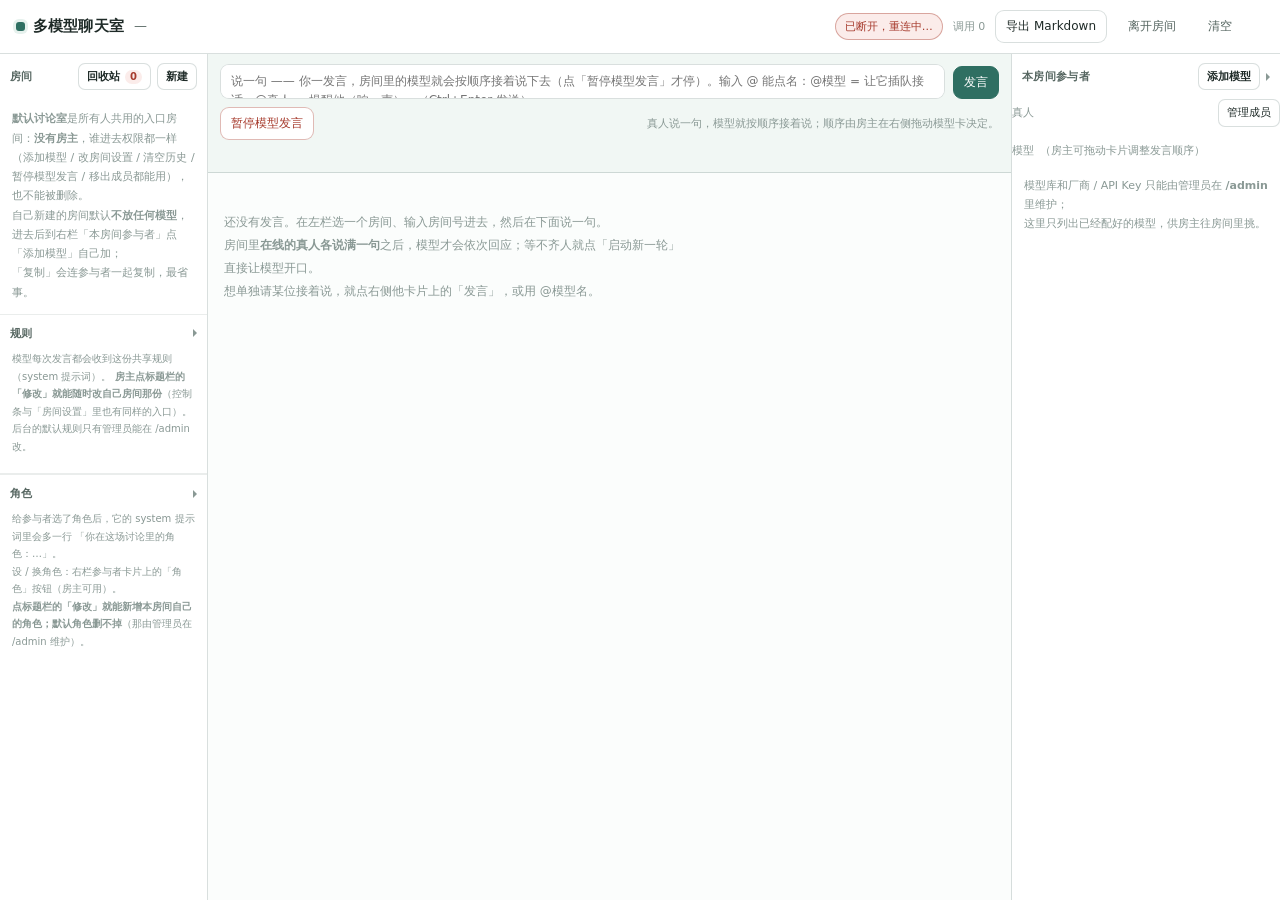
==== commit ddf3d779: "第 17～26 批：规则/角色双层、提示词拆分在线离线、@ 多模型依次应答、补齐部署文档" ====
--- a/static/index.html
+++ b/static/index.html
@@ -55,7 +55,7 @@
     <div id="roomList" class="list"></div>
     <div class="hint">
       <b>默认讨论室</b>是所有人共用的入口房间：<b>没有房主</b>，谁进去权限都一样
-      （添加模型 / 改房间设置 / 清空历史 / 自由讨论 / 移出成员都能用），也不能被删除。<br>
+      （添加模型 / 改房间设置 / 清空历史 / 暂停模型发言 / 移出成员都能用），也不能被删除。<br>
       自己新建的房间默认<b>不放任何模型</b>，进去后到右栏「本房间参与者」点「添加模型」自己加；<br>
       「复制」会连参与者一起复制，最省事。
     </div>
@@ -63,11 +63,14 @@
     <section class="rblock" data-key="rules">
       <div class="col-head rblock-head" title="点击折叠 / 展开">
         <span>规则</span>
+        <button id="btnEditRules" class="mini" hidden title="修改本房间的规则（房主可用）">修改</button>
         <i class="rblock-arrow"></i>
       </div>
       <div class="rblock-body">
-        <div class="info-note">每个模型每次发言都会收到这份共享规则（system 提示词）。<br>
-          <b>只有管理员能在 /admin 里改</b>，普通用户只读。</div>
+        <div class="info-note">模型每次发言都会收到这份共享规则（system 提示词）。
+          <b>房主点标题栏的「修改」就能随时改自己房间那份</b>（控制条与「房间设置」里也有同样的入口）。
+          后台的默认规则只有管理员能在 /admin 改。</div>
+        <div class="tip" id="rulesSrc"></div>
         <div id="rulesBox" class="info-body"></div>
       </div>
     </section>
@@ -75,13 +78,15 @@
     <section class="rblock" data-key="roles">
       <div class="col-head rblock-head" title="点击折叠 / 展开">
         <span>角色</span>
+        <button id="btnEditRoles" class="mini" hidden title="改角色库：默认角色只读，房主可新增本房间自建角色">修改</button>
         <i class="rblock-arrow"></i>
       </div>
       <div class="rblock-body">
         <div class="info-note">给参与者选了角色后，它的 system 提示词里会多一行
           「你在这场讨论里的角色：…」。<br>
           设 / 换角色：右栏参与者卡片上的「角色」按钮（房主可用）。<br>
-          <b>角色库本身只有管理员能在 /admin 里增删改</b>。</div>
+          <b>点标题栏的「修改」就能新增本房间自己的角色；默认角色删不掉</b>（那由管理员在 /admin 维护）。</div>
+        <div class="tip" id="rolesSrc"></div>
         <div id="rolesBox" class="info-body"></div>
       </div>
     </section>
@@ -91,38 +96,25 @@
     <div class="hostbar">
       <div class="host-input-row">
         <textarea id="hostInput" rows="1"
-          placeholder="说一句（说完会点亮你）。房间里的人都说完，模型才开始依次回应；等不及就点「启动新一轮」。（Ctrl+Enter 发送）"></textarea>
+          placeholder="说一句 —— 你一发言，房间里的模型就会按顺序接着说下去（点「暂停模型发言」才停）。输入 @ 能点名：@模型 = 让它插队接话，@真人 = 提醒他（响一声）。（Ctrl+Enter 发送）"></textarea>
         <button id="btnSend" class="primary">发言</button>
+        <div id="atMenu" class="at-menu" hidden></div>
       </div>
       <div class="host-actions">
-        <span class="group" title="开启后模型会依次各发言一次；关闭后只能点某位参与者的「发言」单独请他开口。">
-          <label class="chk"><input id="autoSpeak" type="checkbox" checked>自动轮流</label>
-        </span>
-        <span class="group owner-only" title="轮内间隔：上一位说完到下一位开口之间等待的秒数（最少 0.5 秒，最多 60 秒）。等待期间可以直接点「停止」打断，或点名让别人接着说。">
-          <label>间隔</label>
-          <input id="gapInput" type="number" min="0.5" max="60" step="0.5" value="3">
-          <label>秒</label>
-        </span>
-        <span class="group owner-only">
-          <label>自由讨论</label>
-          <input id="roundsInput" type="number" min="1" max="20" value="3">
-          <label>轮</label>
-          <button id="btnFree">开始</button>
+        <span class="group">
+          <button id="btnPause" class="danger" title="暂停模型发言：正在说的这位说完就停，队列里其余的不再开口；真人发言不受影响。">暂停模型发言</button>
+          <button id="btnResume" class="primary" hidden title="解除暂停，模型按顺序接着发言。">继续模型发言</button>
         </span>
         <span class="group">
-          <label>总结者</label>
-          <select id="summarizerSelect"></select>
-          <button id="btnSummarize">指定总结</button>
+          <button id="btnRoomScopeBar" class="mini" hidden title="随时改本房间的规则 / 角色（规则可逐条增删，角色可新增）">规则 / 角色</button>
         </span>
-        <span class="spacer"></span>
-        <button id="btnStartRound" class="primary">启动新一轮</button>
-        <button id="btnStop" class="danger">停止发言</button>
+        <span class="runhint">真人说一句，模型就按顺序接着说；顺序由房主在右侧拖动模型卡决定。</span>
       </div>
       <div class="runinfo" id="runInfo"></div>
     </div>
     <div id="messages" class="messages">
-      <div class="empty">还没有发言。在下面输入一个问题直接发（发送后参与者会依次各发言一次）；<br>
-        想单独请某位接着说，就点右侧他卡片上的「发言」，或用 @模型名。</div>
+      <div class="empty">还没有发言。在下面输入一个问题直接发 —— <b>你一发言，房间里的模型就会按顺序接着说</b>；<br>
+        模型会一直说下去，直到你点「暂停模型发言」。想单独叫某位就 @ 它；@ 真人则只是提醒他（响一声）。</div>
     </div>
   </section>
 
@@ -134,12 +126,12 @@
         <i class="rblock-arrow"></i>
       </div>
       <div class="rblock-body">
-        <div class="sub-head">真人<span class="tip" id="roundHint"></span>
+        <div class="sub-head">真人
           <span class="spacer"></span>
           <button id="btnMembers" class="mini owner-only" title="房主专用：查看 / 移出房间里的真人成员">管理成员</button>
         </div>
         <div id="peopleList" class="list"></div>
-        <div class="sub-head">模型</div>
+        <div class="sub-head">模型<span class="tip" id="modelOrderHint">（房主可拖动卡片调整发言顺序）</span></div>
         <div id="participantList" class="list"></div>
       </div>
     </section>
@@ -194,11 +186,53 @@
       <label class="check"><input id="rOpen" type="checkbox"> 公开房间（不要房间号，谁都能进）</label>
       <span class="tip" id="rOpenNote">不勾＝私有房间：别人要输入 6 位房间号才能进来。</span>
     </div>
+    <div class="field">
+      <button type="button" id="btnRoomScope" class="mini">本房间规则 / 角色…</button>
+      <span class="tip" id="rScopeNote"></span>
+    </div>
     <div class="dlg-note" id="rNewNote">新房间默认<b>不含任何模型参与者</b>，建好后请在右侧「本房间参与者」点「添加模型」自己挑。</div>
     <div class="dlg-foot">
       <span class="spacer"></span>
       <button type="button" id="btnRoomCancel" class="ghost">取消</button>
       <button type="button" id="btnRoomSave" class="primary">确定</button>
+    </div>
+  </form>
+</dialog>
+
+<!-- 房间级「规则 / 角色」（第 17 批）：只有房主能改；默认讨论室跟随后台默认，改不了 -->
+<dialog id="dlgScope">
+  <form method="dialog" class="dlg dlg-wide">
+    <h3 id="scopeTitle">本房间规则 / 角色</h3>
+    <div class="dlg-note" id="scopeNote"></div>
+
+    <section class="scope-sec" id="scopeSecRules">
+      <div class="col-head">
+        <span>本房间规则</span>
+        <span class="spacer"></span>
+        <span class="tip" id="scopeDirty"></span>
+        <button type="button" class="mini" id="btnRuleReset">恢复为默认</button>
+        <button type="button" class="mini primary" id="btnRuleAdd">添加规则</button>
+      </div>
+      <div class="field">
+        <label>前言（每条规则前面那句，通常不用改）</label>
+        <textarea id="scopePreamble" rows="2" class="wide"></textarea>
+      </div>
+      <div id="scopeRuleList" class="list"></div>
+    </section>
+
+    <section class="scope-sec" id="scopeSecRoles">
+      <div class="col-head">
+        <span>角色（默认角色只读，可自己新增）</span>
+        <span class="spacer"></span>
+        <button type="button" class="mini primary" id="btnRoleAddRoom">新增角色</button>
+      </div>
+      <div id="scopeRoleList" class="list"></div>
+    </section>
+
+    <div class="dlg-foot">
+      <span class="spacer"></span>
+      <button type="button" id="btnScopeClose" class="ghost">关闭</button>
+      <button type="button" id="btnScopeSave" class="primary">保存</button>
     </div>
   </form>
 </dialog>
--- a/static/style.css
+++ b/static/style.css
@@ -401,8 +401,70 @@
   flex-direction: column;
   gap: 8px;
 }
-.host-input-row { display: flex; gap: 8px; align-items: flex-end; }
+.host-input-row { display: flex; gap: 8px; align-items: flex-end; position: relative; }
 .host-input-row textarea { flex: 1; max-height: 120px; padding: 7px 10px; }
+
+/* @ 补全浮层（2026-10-16 第 23 批）：在输入框里打 @ 时贴着输入框下方弹出。
+   ⚠️ 必须向下（top）：输入框在 .col-center 顶部，向上弹（bottom）会被
+   .col-center { overflow: hidden } 整块裁掉 —— 用户实测一颗候选都看不见（第 23 批修正）。
+   候选顺序 = 在线真人 → 已启用模型，与 app.js 的 atCandidates() 完全一致。
+   ⚠️ 下面的选择器被 tools/_test_cards.js 的 A23 节断言，改名要同步改断言。 */
+.at-menu {
+  position: absolute;
+  left: 0;
+  right: 0;
+  top: calc(100% + 6px);
+  background: var(--panel);
+  border: .5px solid var(--line);
+  border-radius: 10px;
+  box-shadow: var(--shadow);
+  padding: 4px;
+  max-height: 240px;
+  overflow-y: auto;
+  z-index: 30;
+}
+.at-menu[hidden] { display: none; }
+.at-menu-head {
+  font-size: 11px;
+  color: var(--text-3);
+  padding: 4px 8px 2px;
+}
+.at-item {
+  display: flex;
+  align-items: center;
+  gap: 8px;
+  padding: 6px 8px;
+  border-radius: 8px;
+  cursor: pointer;
+  font-size: 13px;
+}
+.at-item.on, .at-item:hover { background: var(--accent-bg); }
+.at-kind {
+  width: 7px; height: 7px; border-radius: 50%;
+  background: var(--dot-off); flex: 0 0 auto;
+}
+.at-kind.user { background: var(--wood); }        /* 真人：木色圆点 */
+.at-kind.model { border-radius: 2px; background: var(--accent-dim); }  /* 模型：方形 */
+.at-item .at-name {
+  flex: 1; min-width: 0;
+  overflow: hidden; text-overflow: ellipsis; white-space: nowrap;
+}
+.at-item .at-sub { font-size: 11px; color: var(--text-3); flex: 0 0 auto; }
+.at-tag {                                          /* 消息正文里的 @某某 */
+  background: var(--accent-bg);
+  color: var(--accent);
+  border-radius: 4px;
+  padding: 0 4px;
+}
+.at-flag {                                         /* 右侧真人名单的「被点名」 */
+  font-size: 10px;
+  background: var(--accent-bg);
+  color: var(--accent);
+  border-radius: 5px;
+  padding: 1px 5px;
+  flex: 0 0 auto;
+}
+
 .host-actions { display: flex; align-items: center; gap: 14px; flex-wrap: wrap; }
 .host-actions .group { display: flex; align-items: center; gap: 6px; }
 .host-actions label { font-size: 11px; color: var(--text-2); }
@@ -923,3 +985,92 @@
   .trash-item, .chip, .status, .me, .room-code, .badge, .badge-owner, .tag-warn,
   .dot, .pdot, .msg-acts, .info-idx { transition: none; }
 }
+
+/* ---------------- 房间级「规则 / 角色」弹窗（2026-10-15 第 17 批）----------------
+   规则可逐条增删、角色可自建，都是「一条一张小卡」的形态，所以给 .scope-item 一套
+   轻量的卡片内布局；输入框全部沿用主题变量，深浅色模式自动跟着走。 */
+#dlgScope { max-width: 720px; }
+.tag { flex: none; font-size: 10px; line-height: 15px; padding: 0 6px;
+  border-radius: 999px; color: var(--text-3); background: var(--panel-2); white-space: nowrap; }
+.scope-sec { display: flex; flex-direction: column; gap: 7px; }
+/* 第 20 批修正：上面这条作者样式的 display:flex 会压过 hidden 属性的默认 display:none
+   （作者样式永远赢 UA 样式），导致「只改规则 / 只改角色」时另一段照常显示 —— 用户实测报的。
+   与 .gate[hidden] / .me[hidden] 等既有写法保持一致，显式补一条。 */
+.scope-sec[hidden] { display: none; }
+.scope-sec .col-head { padding: 0; border-top: 0; }
+.scope-item { display: flex; flex-direction: column; gap: 5px; padding: 9px 10px; }
+.scope-item .card-top { display: flex; align-items: center; gap: 6px; min-width: 0; }
+.scope-item .tip { font-size: 10px; color: var(--text-3); line-height: 1.6; }
+.scope-rule, .scope-r-prompt, .scope-r-name, .scope-r-group {
+  width: 100%; box-sizing: border-box; font: inherit; font-size: 11px; line-height: 1.7;
+  padding: 6px 8px; border-radius: 8px;
+  border: 1px solid var(--line); background: var(--card-bg); color: var(--text);
+}
+.scope-rule, .scope-r-prompt { resize: vertical; }
+.scope-rule:focus, .scope-r-prompt:focus, .scope-r-name:focus, .scope-r-group:focus {
+  outline: none; border-color: var(--accent-line); box-shadow: 0 0 0 3px var(--focus-ring);
+}
+
+/* ==================================================================
+   第 24 批（2026-10-16）：队列循环制带来的三处新外观
+     ① 消息左右分栏   —— 我自己的发言靠左，其他真人 + 所有模型靠右
+     ② 拖拽排序       —— 右栏模型卡顺序 = 发言顺序
+     ③ @真人提醒闪烁  —— 配合一声「叮」（声音在 app.js 里用 Web Audio 合成）
+   ================================================================== */
+
+/* ---- ① 消息左右分栏 ----
+   .messages 是 flex 纵向容器：align-self 让每条发言按左 / 右贴边，
+   宽度随内容收缩（上限 82%），不再像以前那样左右都通栏。 */
+.msg { max-width: 82%; }
+.msg.mine  { align-self: flex-start; }   /* 我说的 → 左 */
+.msg.other { align-self: flex-end; }     /* 其他真人 / 模型说的 → 右 */
+/* 气泡底色区分「我说的 / 别人说的」。原来的「左侧竖线」在左右分栏下会跑到气泡外缘，
+   这里显式覆盖成 0（顺序在后，同优先级后者胜）。 */
+.msg.host, .msg.host.me { border-left: 0; padding-left: 0; }
+.msg-body { padding: 7px 11px; border-radius: 11px; background: var(--panel-2); }
+.msg.model .msg-body { background: var(--panel-2); }
+.msg.host.mine .msg-body { background: var(--accent-bg); }
+.msg.host.other .msg-body { background: var(--wood-bg); }
+/* 靠右的发言：头部（姓名 / 时间）也跟着靠右，读起来才不别扭 */
+.msg.other .msg-head { justify-content: flex-end; }
+.msg.other { align-items: flex-end; }
+.msg.other .msg-body, .msg.other .reason { text-align: left; }
+
+/* ---- ② 拖拽排序（房主把模型卡拖成发言顺序） ---- */
+.drag-handle {
+  flex: none; cursor: grab; user-select: none;
+  color: var(--text-3); font-size: 13px; line-height: 1;
+}
+.drag-handle:active { cursor: grabbing; }
+.ord {
+  flex: none; min-width: 15px; height: 15px; line-height: 15px; text-align: center;
+  font-size: 10px; border-radius: 5px; background: var(--panel-2); color: var(--text-2);
+}
+.card.dragging { opacity: .5; }
+/* 插到这一位「前面 / 后面」的落点提示：用内阴影画一条主色横线 */
+.card.drop-before { box-shadow: inset 0 2px 0 0 var(--accent); border-color: var(--accent-line); }
+.card.drop-after  { box-shadow: inset 0 -2px 0 0 var(--accent); border-color: var(--accent-line); }
+/* 「正在发言的这位」高亮 */
+.card.speaking { border-color: var(--accent); box-shadow: 0 0 0 3px var(--focus-ring); }
+/* 每张模型卡上的「首字超时」输入（只有房主看得到） */
+.card-timeout { display: flex; align-items: center; gap: 5px; margin-top: 5px; font-size: 11px; }
+.card-timeout label { font-size: 11px; color: var(--text-3); }
+.card-timeout input { width: 52px; padding: 3px 6px; }
+
+/* 控制条右侧那句说明 */
+.runhint { font-size: 11px; color: var(--text-3); margin-left: auto; }
+
+/* ---- ③ @真人提醒闪烁（响铃在 app.js） ---- */
+.person.flash {
+  border-color: var(--accent);
+  animation: flash-person .6s ease-in-out 0s 6;
+}
+@keyframes flash-person {
+  0%, 100% { background: var(--card-bg); }
+  50% { background: var(--accent-bg); }
+}
+
+/* 「减少动态效果」时：闪烁改成常亮的静态高亮，不放动画 */
+@media (prefers-reduced-motion: reduce) {
+  .person.flash { animation: none; background: var(--accent-bg); }
+}
